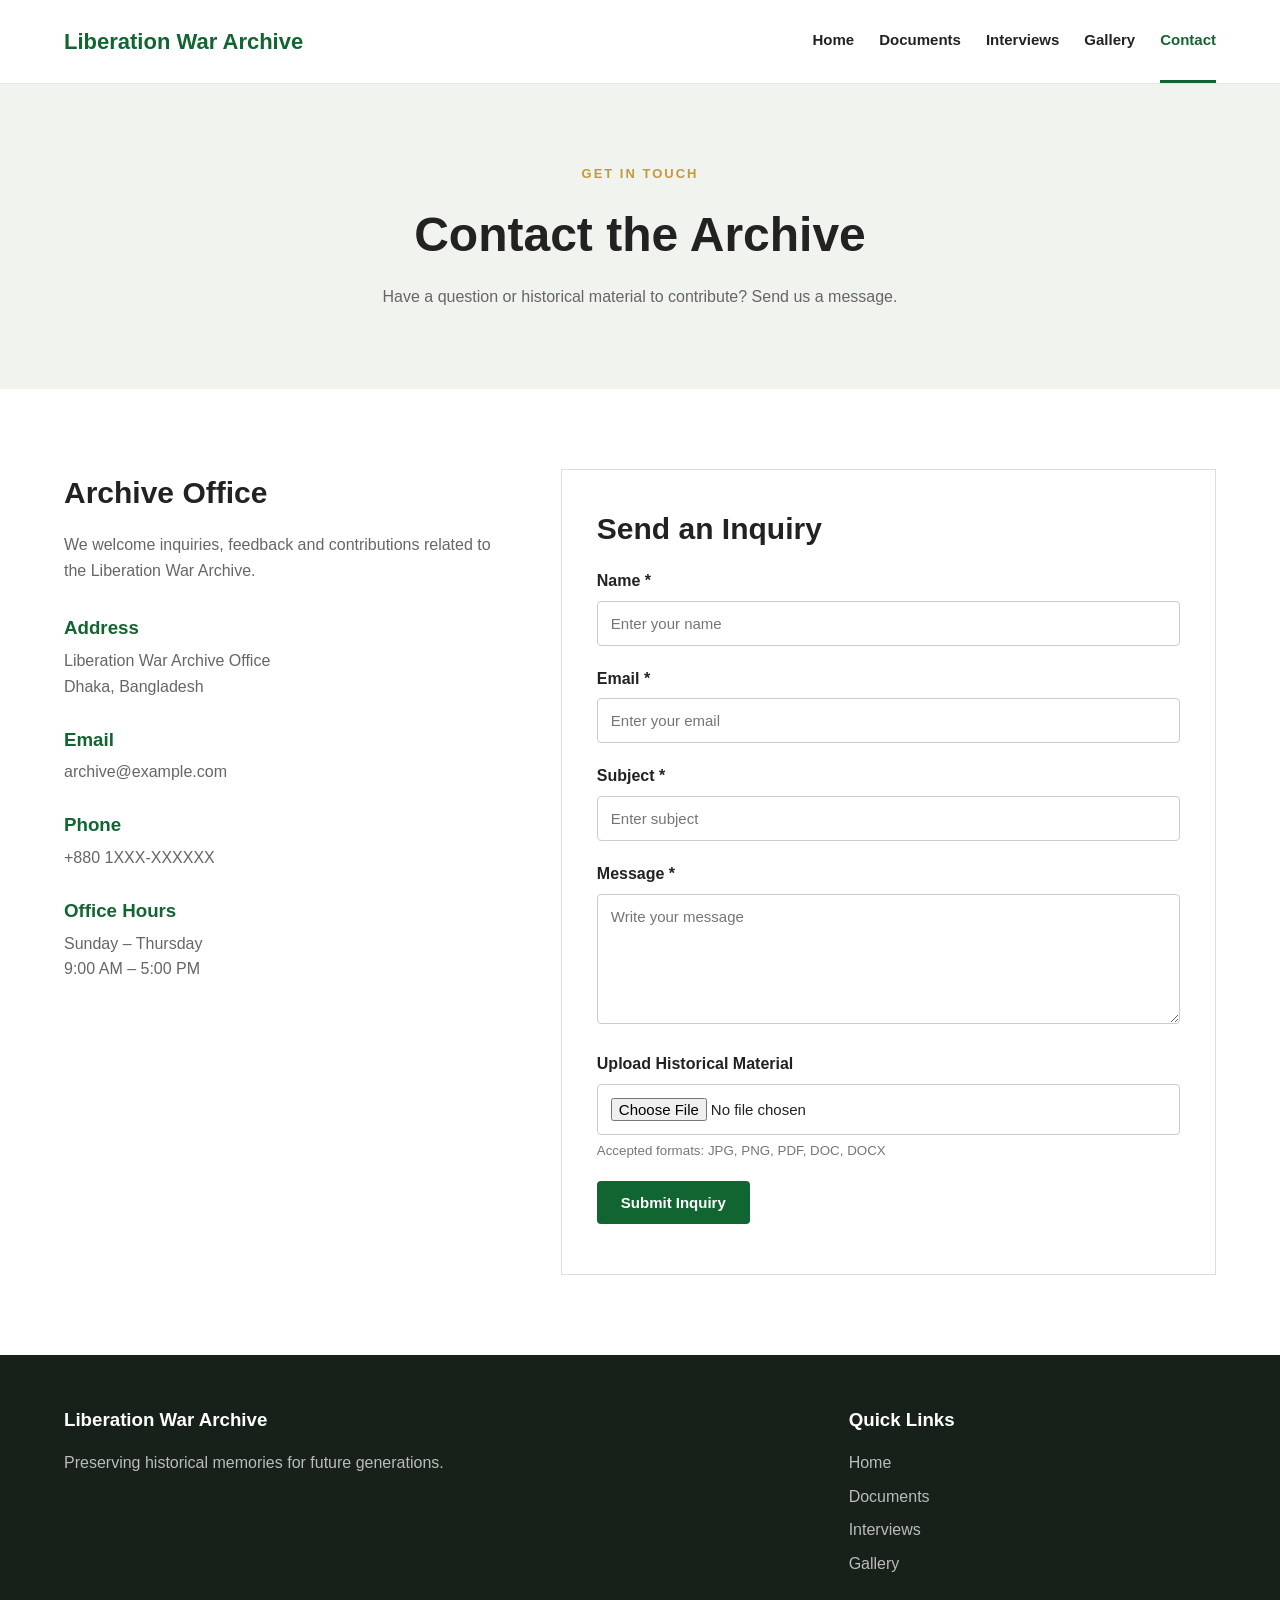
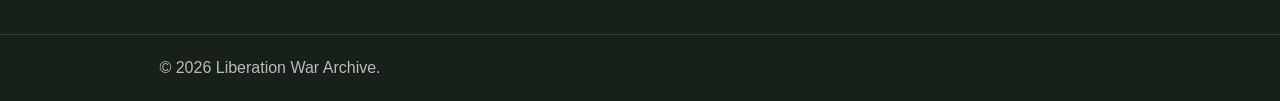
==== contact.html @ dd49066a "feat: :sparkles: full setup" ====
<!DOCTYPE html>
<html lang="en">

<head>

  <meta charset="UTF-8">

  <meta name="viewport" content="width=device-width, initial-scale=1.0">

  <title>
    Contact | Liberation War Archive
  </title>

  <link rel="stylesheet" href="assets/style.css">

</head>


<body>


  <header class="header">

    <div class="container nav-container">

      <a href="index.html" class="logo">
        Liberation War Archive
      </a>


      <nav class="navbar">

        <a href="index.html">
          Home
        </a>

        <a href="documents.html">
          Documents
        </a>

        <a href="interviews.html">
          Interviews
        </a>

        <a href="gallery.html">
          Gallery
        </a>

        <a href="contact.html" class="active">
          Contact
        </a>

      </nav>

    </div>

  </header>


  <main>


    <section class="page-header">

      <div class="container">

        <p class="section-label">
          GET IN TOUCH
        </p>

        <h1>
          Contact the Archive
        </h1>

        <p>
          Have a question or historical material to contribute?
          Send us a message.
        </p>

      </div>

    </section>



    <section class="section">

      <div class="container contact-grid">


        <div class="contact-information">

          <h2>
            Archive Office
          </h2>

          <p>
            We welcome inquiries, feedback and contributions
            related to the Liberation War Archive.
          </p>


          <div class="contact-item">

            <h3>
              Address
            </h3>

            <p>
              Liberation War Archive Office<br>
              Dhaka, Bangladesh
            </p>

          </div>


          <div class="contact-item">

            <h3>
              Email
            </h3>

            <p>
              archive@example.com
            </p>

          </div>


          <div class="contact-item">

            <h3>
              Phone
            </h3>

            <p>
              +880 1XXX-XXXXXX
            </p>

          </div>


          <div class="contact-item">

            <h3>
              Office Hours
            </h3>

            <p>
              Sunday – Thursday<br>
              9:00 AM – 5:00 PM
            </p>

          </div>

        </div>



        <div class="contact-form-container">

          <h2>
            Send an Inquiry
          </h2>


          <form id="contactForm">


            <div class="form-group">

              <label for="name">
                Name *
              </label>

              <input type="text" id="name" name="name" required placeholder="Enter your name">

            </div>


            <div class="form-group">

              <label for="email">
                Email *
              </label>

              <input type="email" id="email" name="email" required placeholder="Enter your email">

            </div>


            <div class="form-group">

              <label for="subject">
                Subject *
              </label>

              <input type="text" id="subject" name="subject" required placeholder="Enter subject">

            </div>


            <div class="form-group">

              <label for="message">
                Message *
              </label>

              <textarea id="message" name="message" rows="6" required placeholder="Write your message"></textarea>

            </div>


            <div class="form-group">

              <label for="file">
                Upload Historical Material
              </label>

              <input type="file" id="file" name="file" accept=".jpg,.jpeg,.png,.pdf,.doc,.docx">

              <small>
                Accepted formats: JPG, PNG, PDF, DOC, DOCX
              </small>

            </div>


            <button type="submit" class="btn btn-primary">
              Submit Inquiry
            </button>


            <p id="formMessage" class="form-message"></p>


          </form>

        </div>


      </div>

    </section>


  </main>



  <footer class="footer">


    <div class="container footer-content">

      <div>

        <h3>
          Liberation War Archive
        </h3>

        <p>
          Preserving historical memories for
          future generations.
        </p>

      </div>


      <div>

        <h3>
          Quick Links
        </h3>

        <a href="index.html">
          Home
        </a>

        <a href="documents.html">
          Documents
        </a>

        <a href="interviews.html">
          Interviews
        </a>

        <a href="gallery.html">
          Gallery
        </a>

      </div>

    </div>


    <div class="copyright">

      <p>
        &copy; 2026 Liberation War Archive.
      </p>

    </div>


  </footer>


  <script src="assets/script.js"></script>

</body>

</html>
---- assets/style.css ----
* {
  margin: 0;
  padding: 0;
  box-sizing: border-box;
}


html {
  scroll-behavior: smooth;
}


body {
  font-family: Arial, Helvetica, sans-serif;
  line-height: 1.6;
  color: #222;
  background: #ffffff;
}


img {
  width: 100%;
  display: block;
}


a {
  text-decoration: none;
  color: inherit;
}


.container {
  width: 90%;
  max-width: 1200px;
  margin: auto;
}


/* Header */

.header {
  background: #ffffff;
  border-bottom: 1px solid #e5e5e5;
  position: sticky;
  top: 0;
  z-index: 1000;
}


.nav-container {
  min-height: 75px;
  display: flex;
  align-items: center;
  justify-content: space-between;
  gap: 30px;
}


.logo {
  font-size: 22px;
  font-weight: bold;
  color: #116530;
}


.navbar {
  display: flex;
  align-items: center;
  gap: 25px;
}


.navbar a {
  font-size: 15px;
  font-weight: 600;
  padding: 28px 0;
  border-bottom: 3px solid transparent;
}


.navbar a:hover,
.navbar a.active {
  color: #116530;
  border-bottom-color: #116530;
}


/* Hero */

.hero {
  min-height: 600px;
  display: flex;
  align-items: center;
  background:
    linear-gradient(rgba(0, 60, 30, 0.78),
      rgba(0, 60, 30, 0.78)),
    url("images/hero.jpg") center/cover;
}


.hero-content {
  color: #ffffff;
  max-width: 900px;
}


.hero-subtitle,
.section-label {
  color: #c49a3a;
  font-size: 13px;
  font-weight: bold;
  letter-spacing: 2px;
  margin-bottom: 12px;
}


.hero h1 {
  font-size: 55px;
  line-height: 1.1;
  margin-bottom: 25px;
}


.hero h1 span {
  display: block;
}


.hero p {
  max-width: 700px;
  font-size: 18px;
  margin-bottom: 30px;
}


.hero-buttons {
  display: flex;
  gap: 15px;
  flex-wrap: wrap;
}


/* Buttons */

.btn {
  display: inline-block;
  padding: 13px 24px;
  border-radius: 4px;
  border: none;
  cursor: pointer;
  font-weight: bold;
  font-size: 15px;
}


.btn-primary {
  background: #116530;
  color: #ffffff;
}


.btn-primary:hover {
  background: #0b4d24;
}


.btn-secondary {
  border: 1px solid #ffffff;
  color: #ffffff;
  background: transparent;
}


.btn-secondary:hover {
  background: #ffffff;
  color: #116530;
}


/* Sections */

.section {
  padding: 80px 0;
}


.section-light {
  background: #f7f7f4;
}


.section-heading {
  max-width: 750px;
  margin: 0 auto 50px;
  text-align: center;
}


.section-heading h2 {
  font-size: 38px;
  margin-bottom: 15px;
}


.section-heading>p:last-child {
  color: #666;
}


/* Statistics */

.stats {
  display: grid;
  grid-template-columns: repeat(4, 1fr);
  gap: 20px;
  margin-top: 50px;
}


.stat-box {
  text-align: center;
  padding: 30px 15px;
  border: 1px solid #ddd;
  background: #ffffff;
}


.stat-box h3 {
  color: #116530;
  font-size: 30px;
  margin-bottom: 5px;
}


.stat-box p {
  color: #666;
}


/* Cards */

.card-grid {
  display: grid;
  grid-template-columns: repeat(3, 1fr);
  gap: 25px;
}


.card {
  background: #ffffff;
  border: 1px solid #ddd;
  transition: 0.3s;
}


.card:hover {
  transform: translateY(-5px);
  box-shadow: 0 10px 25px rgba(0, 0, 0, 0.08);
}


.card-image {
  height: 220px;
  overflow: hidden;
}


.card-image img {
  height: 100%;
  object-fit: cover;
}


.card-content {
  padding: 25px;
}


.card-tag {
  color: #116530;
  font-size: 12px;
  font-weight: bold;
  letter-spacing: 1px;
}


.card h3 {
  font-size: 23px;
  margin: 10px 0;
}


.card p {
  color: #666;
  margin-bottom: 15px;
}


.read-more {
  color: #116530;
  font-weight: bold;
}


/* Quote */

.quote-section {
  padding: 90px 0;
  background: #116530;
  color: #ffffff;
  text-align: center;
}


.quote-section blockquote {
  max-width: 850px;
  margin: auto;
  font-size: 32px;
  font-style: italic;
}


.quote-section p {
  margin-top: 20px;
  color: #ddd;
}


/* Page Header */

.page-header {
  padding: 80px 0;
  background: #f1f3ef;
  text-align: center;
}


.page-header h1 {
  font-size: 48px;
  margin-bottom: 10px;
}


.page-header p:last-child {
  color: #666;
}


/* Filters */

.filter-area {
  display: flex;
  gap: 15px;
  margin-bottom: 35px;
}


.filter-area input,
.filter-area select {
  padding: 13px;
  border: 1px solid #ccc;
  border-radius: 4px;
  font-size: 15px;
}


.filter-area input {
  flex: 1;
}


/* Documents */

.document-grid {
  display: grid;
  grid-template-columns: repeat(3, 1fr);
  gap: 25px;
}


.document-card {
  border: 1px solid #ddd;
  background: #ffffff;
}


.document-card img {
  height: 230px;
  object-fit: cover;
}


.document-content {
  padding: 25px;
}


.document-content h2 {
  margin: 10px 0;
  font-size: 22px;
}


.document-content p {
  color: #666;
  margin-bottom: 12px;
}


.document-date {
  font-weight: bold;
}


.details-button {
  background: #116530;
  color: white;
  border: none;
  padding: 11px 18px;
  border-radius: 4px;
  cursor: pointer;
}


.details-button:hover {
  background: #0b4d24;
}


/* Modal */

.modal {
  display: none;
  position: fixed;
  inset: 0;
  background: rgba(0, 0, 0, 0.7);
  z-index: 2000;
  padding: 30px;
}


.modal-content {
  max-width: 650px;
  margin: 80px auto;
  background: #ffffff;
  padding: 35px;
  position: relative;
}


.modal-content h2 {
  margin: 15px 0;
}


.modal-content p {
  margin-bottom: 15px;
  color: #555;
}


.modal-close {
  position: absolute;
  right: 15px;
  top: 10px;
  border: none;
  background: none;
  font-size: 32px;
  cursor: pointer;
}


/* Interviews */

.interview-card {
  display: grid;
  grid-template-columns: 350px 1fr;
  margin-bottom: 40px;
  border: 1px solid #ddd;
  background: #ffffff;
}


.interview-image {
  min-height: 350px;
}


.interview-image img {
  height: 100%;
  object-fit: cover;
}


.interview-content {
  padding: 40px;
}


.interview-content h2 {
  font-size: 30px;
  margin: 10px 0;
}


.interview-content h3 {
  color: #116530;
  margin-bottom: 20px;
}


.interview-content p {
  color: #555;
  margin-bottom: 12px;
}


.audio-player {
  margin-top: 25px;
  padding: 20px;
  background: #f5f5f5;
}


.audio-player p {
  font-weight: bold;
  color: #222;
}


audio {
  width: 100%;
}


/* Gallery */

.gallery-grid {
  display: grid;
  grid-template-columns: repeat(3, 1fr);
  gap: 20px;
}


.gallery-item {
  position: relative;
  height: 280px;
  overflow: hidden;
  cursor: pointer;
  background: #ddd;
}


.gallery-item img {
  height: 100%;
  object-fit: cover;
  transition: transform 0.3s;
}


.gallery-item:hover img {
  transform: scale(1.08);
}


.gallery-caption {
  position: absolute;
  left: 0;
  right: 0;
  bottom: 0;
  padding: 15px;
  color: white;
  background: rgba(0, 0, 0, 0.65);
}


/* Gallery Modal */

.gallery-modal {
  display: none;
  position: fixed;
  inset: 0;
  z-index: 3000;
  background: rgba(0, 0, 0, 0.9);
  padding: 30px;
}


.gallery-modal-content {
  max-width: 1000px;
  margin: auto;
  height: 100%;
  display: flex;
  flex-direction: column;
  justify-content: center;
}


.gallery-modal-content img {
  max-height: 75vh;
  object-fit: contain;
}


.gallery-modal-footer {
  display: flex;
  justify-content: space-between;
  align-items: center;
  gap: 20px;
  margin-top: 20px;
  color: white;
}


.gallery-modal-footer p {
  font-size: 17px;
}


.gallery-modal .modal-close {
  color: white;
  position: fixed;
  right: 30px;
  top: 15px;
}


/* Contact */

.contact-grid {
  display: grid;
  grid-template-columns: 1fr 1.5fr;
  gap: 60px;
}


.contact-information h2,
.contact-form-container h2 {
  font-size: 30px;
  margin-bottom: 15px;
}


.contact-information>p {
  color: #666;
  margin-bottom: 30px;
}


.contact-item {
  margin-bottom: 25px;
}


.contact-item h3 {
  color: #116530;
  margin-bottom: 5px;
}


.contact-item p {
  color: #666;
}


.contact-form-container {
  padding: 35px;
  border: 1px solid #ddd;
  background: #ffffff;
}


.form-group {
  margin-bottom: 20px;
}


.form-group label {
  display: block;
  margin-bottom: 7px;
  font-weight: bold;
}


.form-group input,
.form-group textarea {
  width: 100%;
  padding: 13px;
  border: 1px solid #ccc;
  border-radius: 4px;
  font-family: inherit;
  font-size: 15px;
}


.form-group textarea {
  resize: vertical;
}


.form-group small {
  display: block;
  margin-top: 5px;
  color: #777;
}


.form-message {
  margin-top: 15px;
  font-weight: bold;
}


/* Footer */

.footer {
  background: #172019;
  color: #ffffff;
}


.footer-content {
  display: grid;
  grid-template-columns: 2fr 1fr;
  gap: 50px;
  padding: 50px 0;
}


.footer h3 {
  margin-bottom: 15px;
}


.footer p {
  color: #bbb;
  max-width: 500px;
}


.footer-content a {
  display: block;
  color: #bbb;
  margin-bottom: 8px;
}


.footer-content a:hover {
  color: #ffffff;
}


.copyright {
  border-top: 1px solid #344037;
  text-align: center;
  padding: 20px;
  color: #aaa;
}


/* Responsive */

@media (max-width: 900px) {

  .nav-container {
    flex-direction: column;
    padding: 15px 0;
  }

  .navbar {
    flex-wrap: wrap;
    justify-content: center;
  }

  .navbar a {
    padding: 5px;
  }

  .hero h1 {
    font-size: 42px;
  }

  .stats,
  .card-grid,
  .document-grid,
  .gallery-grid {
    grid-template-columns: repeat(2, 1fr);
  }

  .interview-card {
    grid-template-columns: 1fr;
  }

  .interview-image {
    height: 300px;
  }

  .contact-grid {
    grid-template-columns: 1fr;
  }
}


@media (max-width: 600px) {

  .hero {
    min-height: 500px;
  }

  .hero h1 {
    font-size: 35px;
  }

  .hero p {
    font-size: 16px;
  }

  .section {
    padding: 55px 0;
  }

  .section-heading h2 {
    font-size: 30px;
  }

  .page-header h1 {
    font-size: 35px;
  }

  .stats,
  .card-grid,
  .document-grid,
  .gallery-grid {
    grid-template-columns: 1fr;
  }

  .filter-area {
    flex-direction: column;
  }

  .footer-content {
    grid-template-columns: 1fr;
  }

  .gallery-modal-footer {
    flex-direction: column;
    align-items: flex-start;
  }

}
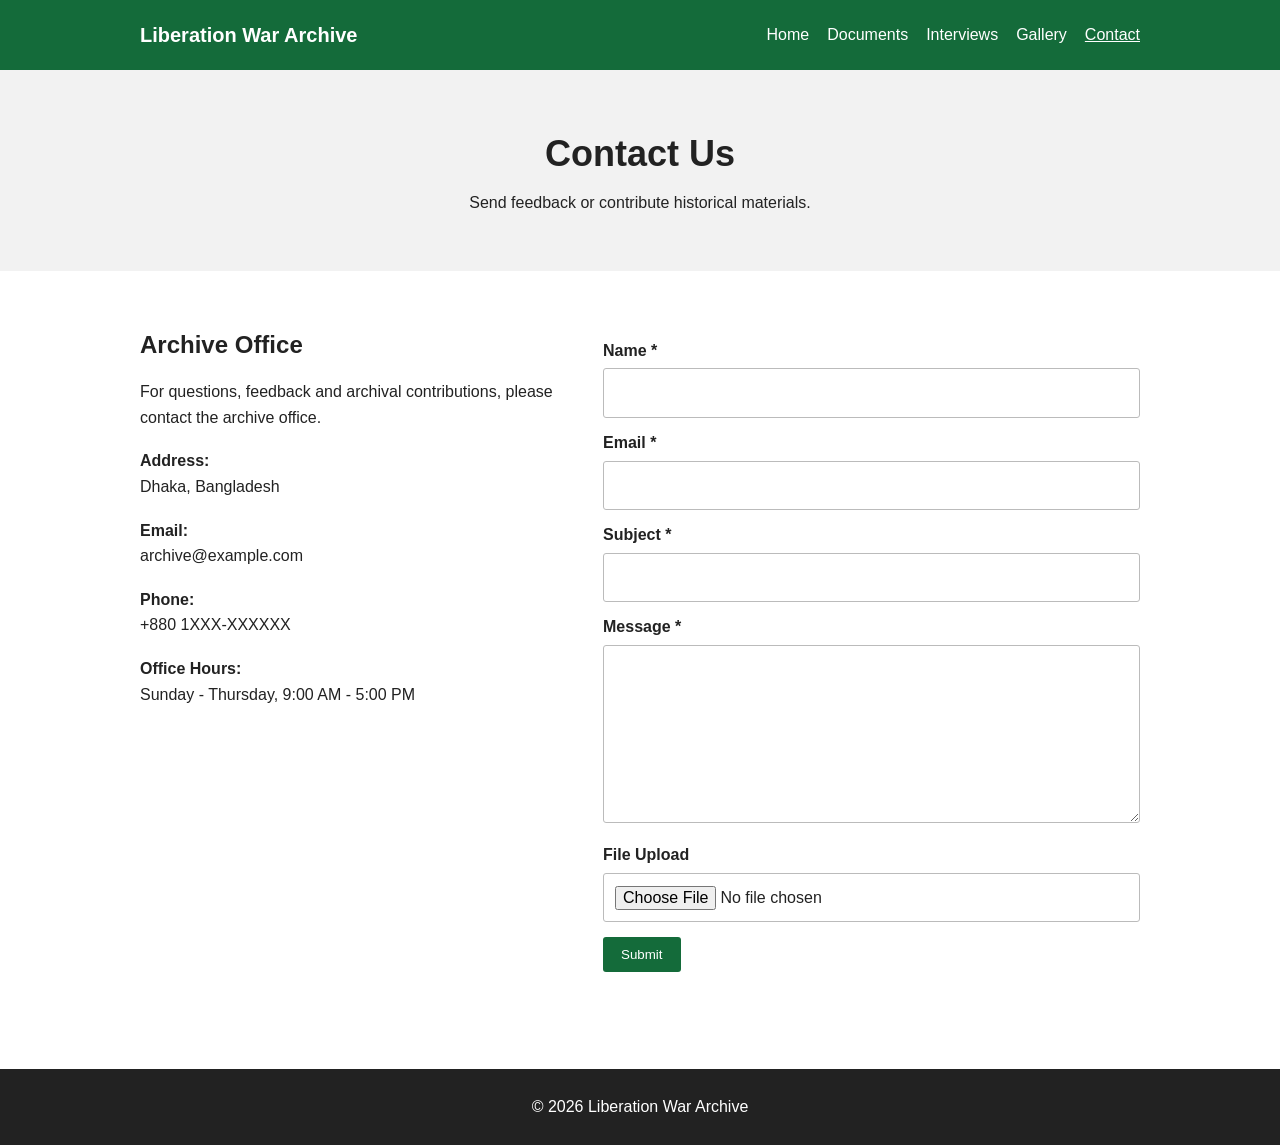
==== commit ac103b4e: "new simple" ====
--- a/contact.html
+++ b/contact.html
@@ -1,313 +1,68 @@
 <!DOCTYPE html>
 <html lang="en">
+<head>
+    <meta charset="UTF-8">
+    <meta name="viewport" content="width=device-width, initial-scale=1.0">
+    <title>Contact - Liberation War Archive</title>
+    <link rel="stylesheet" href="assets/style.css">
+</head>
+<body>
+<header>
+    <div class="container nav">
+        <h2>Liberation War Archive</h2>
+        <nav>
+            <a href="index.html">Home</a>
+            <a href="documents.html">Documents</a>
+            <a href="interviews.html">Interviews</a>
+            <a href="gallery.html">Gallery</a>
+            <a class="active" href="contact.html">Contact</a>
+        </nav>
+    </div>
+</header>
 
-<head>
+<main>
+<section class="page-title">
+    <div class="container">
+        <h1>Contact Us</h1>
+        <p>Send feedback or contribute historical materials.</p>
+    </div>
+</section>
 
-  <meta charset="UTF-8">
-
-  <meta name="viewport" content="width=device-width, initial-scale=1.0">
-
-  <title>
-    Contact | Liberation War Archive
-  </title>
-
-  <link rel="stylesheet" href="assets/style.css">
-
-</head>
-
-
-<body>
-
-
-  <header class="header">
-
-    <div class="container nav-container">
-
-      <a href="index.html" class="logo">
-        Liberation War Archive
-      </a>
-
-
-      <nav class="navbar">
-
-        <a href="index.html">
-          Home
-        </a>
-
-        <a href="documents.html">
-          Documents
-        </a>
-
-        <a href="interviews.html">
-          Interviews
-        </a>
-
-        <a href="gallery.html">
-          Gallery
-        </a>
-
-        <a href="contact.html" class="active">
-          Contact
-        </a>
-
-      </nav>
-
+<section class="container section contact-layout">
+    <div>
+        <h2>Archive Office</h2>
+        <p>For questions, feedback and archival contributions, please contact the archive office.</p>
+        <p><strong>Address:</strong><br>Dhaka, Bangladesh</p>
+        <p><strong>Email:</strong><br>archive@example.com</p>
+        <p><strong>Phone:</strong><br>+880 1XXX-XXXXXX</p>
+        <p><strong>Office Hours:</strong><br>Sunday - Thursday, 9:00 AM - 5:00 PM</p>
     </div>
 
-  </header>
+    <form id="contactForm">
+        <label for="name">Name *</label>
+        <input id="name" type="text" required>
 
+        <label for="email">Email *</label>
+        <input id="email" type="email" required>
 
-  <main>
+        <label for="subject">Subject *</label>
+        <input id="subject" type="text" required>
 
+        <label for="message">Message *</label>
+        <textarea id="message" rows="6" required></textarea>
 
-    <section class="page-header">
+        <label for="file">File Upload</label>
+        <input id="file" type="file" accept=".jpg,.jpeg,.png,.pdf,.doc,.docx">
 
-      <div class="container">
+        <button class="button" type="submit">Submit</button>
+        <p id="formMessage"></p>
+    </form>
+</section>
+</main>
 
-        <p class="section-label">
-          GET IN TOUCH
-        </p>
-
-        <h1>
-          Contact the Archive
-        </h1>
-
-        <p>
-          Have a question or historical material to contribute?
-          Send us a message.
-        </p>
-
-      </div>
-
-    </section>
-
-
-
-    <section class="section">
-
-      <div class="container contact-grid">
-
-
-        <div class="contact-information">
-
-          <h2>
-            Archive Office
-          </h2>
-
-          <p>
-            We welcome inquiries, feedback and contributions
-            related to the Liberation War Archive.
-          </p>
-
-
-          <div class="contact-item">
-
-            <h3>
-              Address
-            </h3>
-
-            <p>
-              Liberation War Archive Office<br>
-              Dhaka, Bangladesh
-            </p>
-
-          </div>
-
-
-          <div class="contact-item">
-
-            <h3>
-              Email
-            </h3>
-
-            <p>
-              archive@example.com
-            </p>
-
-          </div>
-
-
-          <div class="contact-item">
-
-            <h3>
-              Phone
-            </h3>
-
-            <p>
-              +880 1XXX-XXXXXX
-            </p>
-
-          </div>
-
-
-          <div class="contact-item">
-
-            <h3>
-              Office Hours
-            </h3>
-
-            <p>
-              Sunday – Thursday<br>
-              9:00 AM – 5:00 PM
-            </p>
-
-          </div>
-
-        </div>
-
-
-
-        <div class="contact-form-container">
-
-          <h2>
-            Send an Inquiry
-          </h2>
-
-
-          <form id="contactForm">
-
-
-            <div class="form-group">
-
-              <label for="name">
-                Name *
-              </label>
-
-              <input type="text" id="name" name="name" required placeholder="Enter your name">
-
-            </div>
-
-
-            <div class="form-group">
-
-              <label for="email">
-                Email *
-              </label>
-
-              <input type="email" id="email" name="email" required placeholder="Enter your email">
-
-            </div>
-
-
-            <div class="form-group">
-
-              <label for="subject">
-                Subject *
-              </label>
-
-              <input type="text" id="subject" name="subject" required placeholder="Enter subject">
-
-            </div>
-
-
-            <div class="form-group">
-
-              <label for="message">
-                Message *
-              </label>
-
-              <textarea id="message" name="message" rows="6" required placeholder="Write your message"></textarea>
-
-            </div>
-
-
-            <div class="form-group">
-
-              <label for="file">
-                Upload Historical Material
-              </label>
-
-              <input type="file" id="file" name="file" accept=".jpg,.jpeg,.png,.pdf,.doc,.docx">
-
-              <small>
-                Accepted formats: JPG, PNG, PDF, DOC, DOCX
-              </small>
-
-            </div>
-
-
-            <button type="submit" class="btn btn-primary">
-              Submit Inquiry
-            </button>
-
-
-            <p id="formMessage" class="form-message"></p>
-
-
-          </form>
-
-        </div>
-
-
-      </div>
-
-    </section>
-
-
-  </main>
-
-
-
-  <footer class="footer">
-
-
-    <div class="container footer-content">
-
-      <div>
-
-        <h3>
-          Liberation War Archive
-        </h3>
-
-        <p>
-          Preserving historical memories for
-          future generations.
-        </p>
-
-      </div>
-
-
-      <div>
-
-        <h3>
-          Quick Links
-        </h3>
-
-        <a href="index.html">
-          Home
-        </a>
-
-        <a href="documents.html">
-          Documents
-        </a>
-
-        <a href="interviews.html">
-          Interviews
-        </a>
-
-        <a href="gallery.html">
-          Gallery
-        </a>
-
-      </div>
-
-    </div>
-
-
-    <div class="copyright">
-
-      <p>
-        &copy; 2026 Liberation War Archive.
-      </p>
-
-    </div>
-
-
-  </footer>
-
-
-  <script src="assets/script.js"></script>
-
+<footer>
+    <p>&copy; 2026 Liberation War Archive</p>
+</footer>
+<script src="assets/script.js"></script>
 </body>
-
-</html>+</html>
--- a/assets/style.css
+++ b/assets/style.css
@@ -1,851 +1,314 @@
 * {
-  margin: 0;
-  padding: 0;
-  box-sizing: border-box;
-}
-
-
-html {
-  scroll-behavior: smooth;
-}
-
+    box-sizing: border-box;
+    margin: 0;
+    padding: 0;
+}
 
 body {
-  font-family: Arial, Helvetica, sans-serif;
-  line-height: 1.6;
-  color: #222;
-  background: #ffffff;
-}
-
-
-img {
-  width: 100%;
-  display: block;
-}
-
-
-a {
-  text-decoration: none;
-  color: inherit;
-}
-
+    font-family: Arial, sans-serif;
+    color: #222;
+    line-height: 1.6;
+    background: #fff;
+}
 
 .container {
-  width: 90%;
-  max-width: 1200px;
-  margin: auto;
-}
-
-
-/* Header */
-
-.header {
-  background: #ffffff;
-  border-bottom: 1px solid #e5e5e5;
-  position: sticky;
-  top: 0;
-  z-index: 1000;
-}
-
-
-.nav-container {
-  min-height: 75px;
-  display: flex;
-  align-items: center;
-  justify-content: space-between;
-  gap: 30px;
-}
-
-
-.logo {
-  font-size: 22px;
-  font-weight: bold;
-  color: #116530;
-}
-
-
-.navbar {
-  display: flex;
-  align-items: center;
-  gap: 25px;
-}
-
-
-.navbar a {
-  font-size: 15px;
-  font-weight: 600;
-  padding: 28px 0;
-  border-bottom: 3px solid transparent;
-}
-
-
-.navbar a:hover,
-.navbar a.active {
-  color: #116530;
-  border-bottom-color: #116530;
-}
-
-
-/* Hero */
+    width: 90%;
+    max-width: 1000px;
+    margin: auto;
+}
+
+header {
+    background: #146b3a;
+    color: white;
+}
+
+.nav {
+    min-height: 65px;
+    display: flex;
+    align-items: center;
+    justify-content: space-between;
+}
+
+.nav h2 {
+    font-size: 20px;
+}
+
+nav {
+    display: flex;
+    gap: 18px;
+}
+
+nav a {
+    color: white;
+    text-decoration: none;
+    padding: 22px 0;
+}
+
+nav a:hover,
+nav a.active {
+    text-decoration: underline;
+}
 
 .hero {
-  min-height: 600px;
-  display: flex;
-  align-items: center;
-  background:
-    linear-gradient(rgba(0, 60, 30, 0.78),
-      rgba(0, 60, 30, 0.78)),
-    url("images/hero.jpg") center/cover;
-}
-
-
-.hero-content {
-  color: #ffffff;
-  max-width: 900px;
-}
-
-
-.hero-subtitle,
-.section-label {
-  color: #c49a3a;
-  font-size: 13px;
-  font-weight: bold;
-  letter-spacing: 2px;
-  margin-bottom: 12px;
-}
-
+    background: #eaf4ee;
+    padding: 90px 0;
+}
 
 .hero h1 {
-  font-size: 55px;
-  line-height: 1.1;
-  margin-bottom: 25px;
-}
-
-
-.hero h1 span {
-  display: block;
-}
-
+    font-size: 42px;
+    margin-bottom: 10px;
+}
 
 .hero p {
-  max-width: 700px;
-  font-size: 18px;
-  margin-bottom: 30px;
-}
-
-
-.hero-buttons {
-  display: flex;
-  gap: 15px;
-  flex-wrap: wrap;
-}
-
-
-/* Buttons */
-
-.btn {
-  display: inline-block;
-  padding: 13px 24px;
-  border-radius: 4px;
-  border: none;
-  cursor: pointer;
-  font-weight: bold;
-  font-size: 15px;
-}
-
-
-.btn-primary {
-  background: #116530;
-  color: #ffffff;
-}
-
-
-.btn-primary:hover {
-  background: #0b4d24;
-}
-
-
-.btn-secondary {
-  border: 1px solid #ffffff;
-  color: #ffffff;
-  background: transparent;
-}
-
-
-.btn-secondary:hover {
-  background: #ffffff;
-  color: #116530;
-}
-
-
-/* Sections */
+    max-width: 650px;
+    margin-bottom: 25px;
+}
+
+.button,
+button {
+    display: inline-block;
+    background: #146b3a;
+    color: white;
+    border: none;
+    padding: 10px 18px;
+    text-decoration: none;
+    border-radius: 3px;
+    cursor: pointer;
+}
+
+.button:hover,
+button:hover {
+    background: #0e522c;
+}
 
 .section {
-  padding: 80px 0;
-}
-
-
-.section-light {
-  background: #f7f7f4;
-}
-
-
-.section-heading {
-  max-width: 750px;
-  margin: 0 auto 50px;
-  text-align: center;
-}
-
-
-.section-heading h2 {
-  font-size: 38px;
-  margin-bottom: 15px;
-}
-
-
-.section-heading>p:last-child {
-  color: #666;
-}
-
-
-/* Statistics */
-
-.stats {
-  display: grid;
-  grid-template-columns: repeat(4, 1fr);
-  gap: 20px;
-  margin-top: 50px;
-}
-
-
-.stat-box {
-  text-align: center;
-  padding: 30px 15px;
-  border: 1px solid #ddd;
-  background: #ffffff;
-}
-
-
-.stat-box h3 {
-  color: #116530;
-  font-size: 30px;
-  margin-bottom: 5px;
-}
-
-
-.stat-box p {
-  color: #666;
-}
-
-
-/* Cards */
-
-.card-grid {
-  display: grid;
-  grid-template-columns: repeat(3, 1fr);
-  gap: 25px;
-}
-
+    padding: 55px 0;
+}
+
+.section h2 {
+    margin-bottom: 15px;
+}
+
+.light {
+    background: #f5f5f5;
+}
+
+.cards {
+    display: grid;
+    grid-template-columns: repeat(3, 1fr);
+    gap: 20px;
+    margin-top: 25px;
+}
 
 .card {
-  background: #ffffff;
-  border: 1px solid #ddd;
-  transition: 0.3s;
-}
-
-
-.card:hover {
-  transform: translateY(-5px);
-  box-shadow: 0 10px 25px rgba(0, 0, 0, 0.08);
-}
-
-
-.card-image {
-  height: 220px;
-  overflow: hidden;
-}
-
-
-.card-image img {
-  height: 100%;
-  object-fit: cover;
-}
-
-
-.card-content {
-  padding: 25px;
-}
-
-
-.card-tag {
-  color: #116530;
-  font-size: 12px;
-  font-weight: bold;
-  letter-spacing: 1px;
-}
-
+    border: 1px solid #ddd;
+    padding: 25px;
+    background: white;
+}
 
 .card h3 {
-  font-size: 23px;
-  margin: 10px 0;
-}
-
+    margin-bottom: 10px;
+}
 
 .card p {
-  color: #666;
-  margin-bottom: 15px;
-}
-
-
-.read-more {
-  color: #116530;
-  font-weight: bold;
-}
-
-
-/* Quote */
-
-.quote-section {
-  padding: 90px 0;
-  background: #116530;
-  color: #ffffff;
-  text-align: center;
-}
-
-
-.quote-section blockquote {
-  max-width: 850px;
-  margin: auto;
-  font-size: 32px;
-  font-style: italic;
-}
-
-
-.quote-section p {
-  margin-top: 20px;
-  color: #ddd;
-}
-
-
-/* Page Header */
-
-.page-header {
-  padding: 80px 0;
-  background: #f1f3ef;
-  text-align: center;
-}
-
-
-.page-header h1 {
-  font-size: 48px;
-  margin-bottom: 10px;
-}
-
-
-.page-header p:last-child {
-  color: #666;
-}
-
-
-/* Filters */
-
-.filter-area {
-  display: flex;
-  gap: 15px;
-  margin-bottom: 35px;
-}
-
-
-.filter-area input,
-.filter-area select {
-  padding: 13px;
-  border: 1px solid #ccc;
-  border-radius: 4px;
-  font-size: 15px;
-}
-
-
-.filter-area input {
-  flex: 1;
-}
-
-
-/* Documents */
-
-.document-grid {
-  display: grid;
-  grid-template-columns: repeat(3, 1fr);
-  gap: 25px;
-}
-
-
-.document-card {
-  border: 1px solid #ddd;
-  background: #ffffff;
-}
-
-
-.document-card img {
-  height: 230px;
-  object-fit: cover;
-}
-
-
-.document-content {
-  padding: 25px;
-}
-
-
-.document-content h2 {
-  margin: 10px 0;
-  font-size: 22px;
-}
-
-
-.document-content p {
-  color: #666;
-  margin-bottom: 12px;
-}
-
-
-.document-date {
-  font-weight: bold;
-}
-
-
-.details-button {
-  background: #116530;
-  color: white;
-  border: none;
-  padding: 11px 18px;
-  border-radius: 4px;
-  cursor: pointer;
-}
-
-
-.details-button:hover {
-  background: #0b4d24;
-}
-
-
-/* Modal */
+    margin-bottom: 15px;
+}
+
+.card a {
+    color: #146b3a;
+    font-weight: bold;
+}
+
+.page-title {
+    background: #f2f2f2;
+    padding: 55px 0;
+    text-align: center;
+}
+
+.page-title h1 {
+    font-size: 36px;
+    margin-bottom: 8px;
+}
+
+.filters {
+    display: flex;
+    gap: 10px;
+    margin-bottom: 25px;
+}
+
+.filters input,
+.filters select,
+form input,
+form textarea {
+    width: 100%;
+    padding: 11px;
+    border: 1px solid #bbb;
+    border-radius: 3px;
+    font: inherit;
+}
+
+.filters select {
+    max-width: 220px;
+}
+
+.document {
+    border: 1px solid #ddd;
+    padding: 22px;
+    margin-bottom: 18px;
+}
+
+.document h2 {
+    margin-bottom: 10px;
+}
+
+.document p {
+    margin-bottom: 7px;
+}
+
+.interview {
+    border: 1px solid #ddd;
+    padding: 25px;
+    margin-bottom: 25px;
+}
+
+.interview h2 {
+    margin-bottom: 12px;
+}
+
+audio {
+    width: 100%;
+    margin-top: 15px;
+}
+
+.gallery {
+    display: grid;
+    grid-template-columns: repeat(3, 1fr);
+    gap: 18px;
+}
+
+.gallery-item {
+    border: 1px solid #ddd;
+    cursor: pointer;
+}
+
+.gallery-item img {
+    width: 100%;
+    height: 200px;
+    object-fit: cover;
+}
+
+.gallery-item p {
+    padding: 10px;
+}
+
+.gallery-item:hover {
+    opacity: 0.85;
+}
+
+.contact-layout {
+    display: grid;
+    grid-template-columns: 1fr 1.3fr;
+    gap: 50px;
+}
+
+.contact-layout > div p {
+    margin-bottom: 18px;
+}
+
+form label {
+    display: block;
+    font-weight: bold;
+    margin: 12px 0 5px;
+}
+
+form button {
+    margin-top: 15px;
+}
+
+#formMessage {
+    margin-top: 12px;
+    font-weight: bold;
+}
 
 .modal {
-  display: none;
-  position: fixed;
-  inset: 0;
-  background: rgba(0, 0, 0, 0.7);
-  z-index: 2000;
-  padding: 30px;
-}
-
-
-.modal-content {
-  max-width: 650px;
-  margin: 80px auto;
-  background: #ffffff;
-  padding: 35px;
-  position: relative;
-}
-
-
-.modal-content h2 {
-  margin: 15px 0;
-}
-
-
-.modal-content p {
-  margin-bottom: 15px;
-  color: #555;
-}
-
-
-.modal-close {
-  position: absolute;
-  right: 15px;
-  top: 10px;
-  border: none;
-  background: none;
-  font-size: 32px;
-  cursor: pointer;
-}
-
-
-/* Interviews */
-
-.interview-card {
-  display: grid;
-  grid-template-columns: 350px 1fr;
-  margin-bottom: 40px;
-  border: 1px solid #ddd;
-  background: #ffffff;
-}
-
-
-.interview-image {
-  min-height: 350px;
-}
-
-
-.interview-image img {
-  height: 100%;
-  object-fit: cover;
-}
-
-
-.interview-content {
-  padding: 40px;
-}
-
-
-.interview-content h2 {
-  font-size: 30px;
-  margin: 10px 0;
-}
-
-
-.interview-content h3 {
-  color: #116530;
-  margin-bottom: 20px;
-}
-
-
-.interview-content p {
-  color: #555;
-  margin-bottom: 12px;
-}
-
-
-.audio-player {
-  margin-top: 25px;
-  padding: 20px;
-  background: #f5f5f5;
-}
-
-
-.audio-player p {
-  font-weight: bold;
-  color: #222;
-}
-
-
-audio {
-  width: 100%;
-}
-
-
-/* Gallery */
-
-.gallery-grid {
-  display: grid;
-  grid-template-columns: repeat(3, 1fr);
-  gap: 20px;
-}
-
-
-.gallery-item {
-  position: relative;
-  height: 280px;
-  overflow: hidden;
-  cursor: pointer;
-  background: #ddd;
-}
-
-
-.gallery-item img {
-  height: 100%;
-  object-fit: cover;
-  transition: transform 0.3s;
-}
-
-
-.gallery-item:hover img {
-  transform: scale(1.08);
-}
-
-
-.gallery-caption {
-  position: absolute;
-  left: 0;
-  right: 0;
-  bottom: 0;
-  padding: 15px;
-  color: white;
-  background: rgba(0, 0, 0, 0.65);
-}
-
-
-/* Gallery Modal */
-
-.gallery-modal {
-  display: none;
-  position: fixed;
-  inset: 0;
-  z-index: 3000;
-  background: rgba(0, 0, 0, 0.9);
-  padding: 30px;
-}
-
-
-.gallery-modal-content {
-  max-width: 1000px;
-  margin: auto;
-  height: 100%;
-  display: flex;
-  flex-direction: column;
-  justify-content: center;
-}
-
-
-.gallery-modal-content img {
-  max-height: 75vh;
-  object-fit: contain;
-}
-
-
-.gallery-modal-footer {
-  display: flex;
-  justify-content: space-between;
-  align-items: center;
-  gap: 20px;
-  margin-top: 20px;
-  color: white;
-}
-
-
-.gallery-modal-footer p {
-  font-size: 17px;
-}
-
-
-.gallery-modal .modal-close {
-  color: white;
-  position: fixed;
-  right: 30px;
-  top: 15px;
-}
-
-
-/* Contact */
-
-.contact-grid {
-  display: grid;
-  grid-template-columns: 1fr 1.5fr;
-  gap: 60px;
-}
-
-
-.contact-information h2,
-.contact-form-container h2 {
-  font-size: 30px;
-  margin-bottom: 15px;
-}
-
-
-.contact-information>p {
-  color: #666;
-  margin-bottom: 30px;
-}
-
-
-.contact-item {
-  margin-bottom: 25px;
-}
-
-
-.contact-item h3 {
-  color: #116530;
-  margin-bottom: 5px;
-}
-
-
-.contact-item p {
-  color: #666;
-}
-
-
-.contact-form-container {
-  padding: 35px;
-  border: 1px solid #ddd;
-  background: #ffffff;
-}
-
-
-.form-group {
-  margin-bottom: 20px;
-}
-
-
-.form-group label {
-  display: block;
-  margin-bottom: 7px;
-  font-weight: bold;
-}
-
-
-.form-group input,
-.form-group textarea {
-  width: 100%;
-  padding: 13px;
-  border: 1px solid #ccc;
-  border-radius: 4px;
-  font-family: inherit;
-  font-size: 15px;
-}
-
-
-.form-group textarea {
-  resize: vertical;
-}
-
-
-.form-group small {
-  display: block;
-  margin-top: 5px;
-  color: #777;
-}
-
-
-.form-message {
-  margin-top: 15px;
-  font-weight: bold;
-}
-
-
-/* Footer */
-
-.footer {
-  background: #172019;
-  color: #ffffff;
-}
-
-
-.footer-content {
-  display: grid;
-  grid-template-columns: 2fr 1fr;
-  gap: 50px;
-  padding: 50px 0;
-}
-
-
-.footer h3 {
-  margin-bottom: 15px;
-}
-
-
-.footer p {
-  color: #bbb;
-  max-width: 500px;
-}
-
-
-.footer-content a {
-  display: block;
-  color: #bbb;
-  margin-bottom: 8px;
-}
-
-
-.footer-content a:hover {
-  color: #ffffff;
-}
-
-
-.copyright {
-  border-top: 1px solid #344037;
-  text-align: center;
-  padding: 20px;
-  color: #aaa;
-}
-
-
-/* Responsive */
-
-@media (max-width: 900px) {
-
-  .nav-container {
-    flex-direction: column;
-    padding: 15px 0;
-  }
-
-  .navbar {
-    flex-wrap: wrap;
-    justify-content: center;
-  }
-
-  .navbar a {
-    padding: 5px;
-  }
-
-  .hero h1 {
-    font-size: 42px;
-  }
-
-  .stats,
-  .card-grid,
-  .document-grid,
-  .gallery-grid {
-    grid-template-columns: repeat(2, 1fr);
-  }
-
-  .interview-card {
-    grid-template-columns: 1fr;
-  }
-
-  .interview-image {
-    height: 300px;
-  }
-
-  .contact-grid {
-    grid-template-columns: 1fr;
-  }
-}
-
-
-@media (max-width: 600px) {
-
-  .hero {
-    min-height: 500px;
-  }
-
-  .hero h1 {
-    font-size: 35px;
-  }
-
-  .hero p {
-    font-size: 16px;
-  }
-
-  .section {
-    padding: 55px 0;
-  }
-
-  .section-heading h2 {
-    font-size: 30px;
-  }
-
-  .page-header h1 {
-    font-size: 35px;
-  }
-
-  .stats,
-  .card-grid,
-  .document-grid,
-  .gallery-grid {
-    grid-template-columns: 1fr;
-  }
-
-  .filter-area {
-    flex-direction: column;
-  }
-
-  .footer-content {
-    grid-template-columns: 1fr;
-  }
-
-  .gallery-modal-footer {
-    flex-direction: column;
-    align-items: flex-start;
-  }
-
-}+    display: none;
+    position: fixed;
+    inset: 0;
+    background: rgba(0, 0, 0, 0.7);
+    padding: 30px;
+    z-index: 10;
+}
+
+.modal-box,
+.image-box {
+    max-width: 600px;
+    background: white;
+    margin: 70px auto;
+    padding: 30px;
+    position: relative;
+}
+
+.image-box {
+    max-width: 850px;
+    text-align: center;
+}
+
+.image-box img {
+    max-width: 100%;
+    max-height: 65vh;
+    object-fit: contain;
+}
+
+.close {
+    position: absolute;
+    right: 12px;
+    top: 10px;
+    background: #333;
+    padding: 5px 9px;
+}
+
+#imageCaption {
+    margin: 12px 0;
+}
+
+footer {
+    background: #222;
+    color: white;
+    text-align: center;
+    padding: 25px;
+    margin-top: 30px;
+}
+
+@media (max-width: 700px) {
+    .nav {
+        flex-direction: column;
+        padding: 15px 0;
+    }
+
+    nav {
+        flex-wrap: wrap;
+        justify-content: center;
+    }
+
+    nav a {
+        padding: 5px;
+    }
+
+    .cards,
+    .gallery,
+    .contact-layout {
+        grid-template-columns: 1fr;
+    }
+
+    .filters {
+        flex-direction: column;
+    }
+
+    .filters select {
+        max-width: none;
+    }
+
+    .hero h1 {
+        font-size: 34px;
+    }
+}
